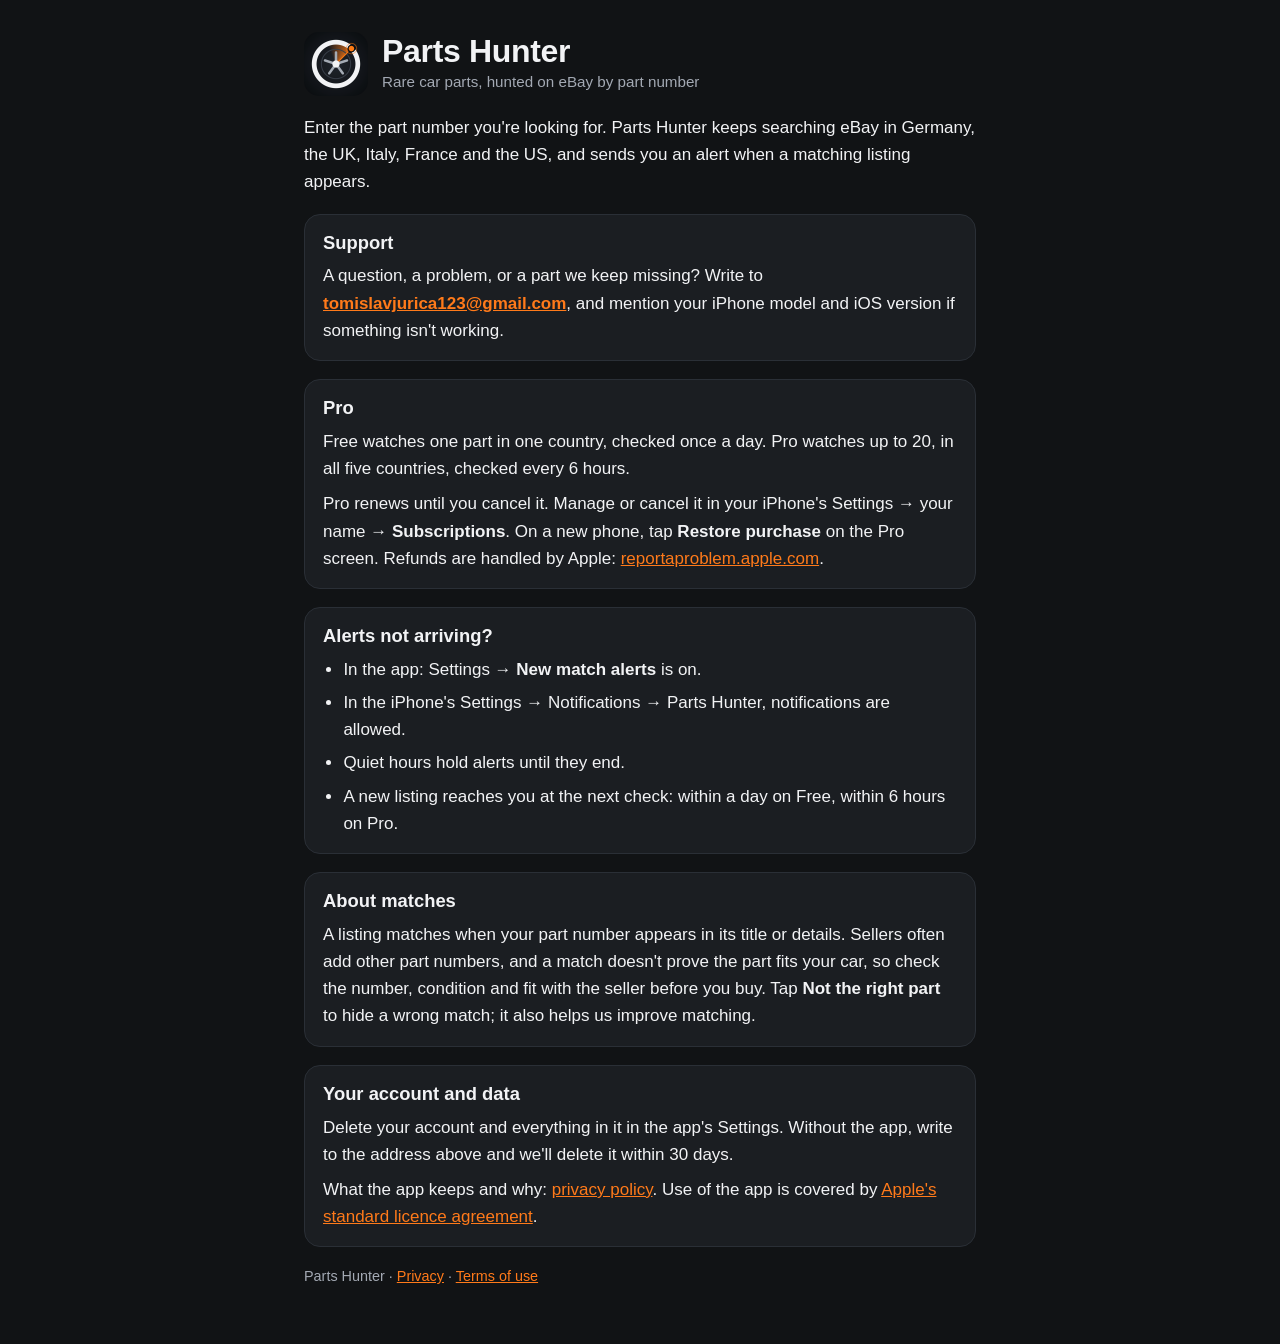
==== index.html @ 8ab60398 "Publish Parts Hunter's support and privacy pages" ====
<!doctype html>
<html lang="en">
<head>
<meta charset="utf-8">
<meta name="viewport" content="width=device-width,initial-scale=1">
<title>Parts Hunter – support</title>
<meta name="description" content="Parts Hunter watches eBay for the car parts you're hunting: support, privacy and terms.">
<link rel="icon" href="icon.png">
<link rel="stylesheet" href="style.css">
</head>
<body>
<main>
  <header>
    <img src="icon.png" alt="">
    <div>
      <h1>Parts Hunter</h1>
      <p class="soft">Rare car parts, hunted on eBay by part number</p>
    </div>
  </header>
  <p>Enter the part number you're looking for. Parts Hunter keeps searching eBay in Germany, the UK, Italy, France and the US, and sends you an alert when a matching listing appears.</p>

  <div class="card">
    <h2>Support</h2>
    <p>A question, a problem, or a part we keep missing? Write to <a class="mail" href="mailto:tomislavjurica123@gmail.com?subject=Parts%20Hunter">tomislavjurica123@gmail.com</a>, and mention your iPhone model and iOS version if something isn't working.</p>
  </div>

  <div class="card">
    <h2>Pro</h2>
    <p>Free watches one part in one country, checked once a day. Pro watches up to 20, in all five countries, checked every 6 hours.</p>
    <p>Pro renews until you cancel it. Manage or cancel it in your iPhone's Settings → your name → <strong>Subscriptions</strong>. On a new phone, tap <strong>Restore purchase</strong> on the Pro screen. Refunds are handled by Apple: <a href="https://reportaproblem.apple.com">reportaproblem.apple.com</a>.</p>
  </div>

  <div class="card">
    <h2>Alerts not arriving?</h2>
    <ul>
      <li>In the app: Settings → <strong>New match alerts</strong> is on.</li>
      <li>In the iPhone's Settings → Notifications → Parts Hunter, notifications are allowed.</li>
      <li>Quiet hours hold alerts until they end.</li>
      <li>A new listing reaches you at the next check: within a day on Free, within 6 hours on Pro.</li>
    </ul>
  </div>

  <div class="card">
    <h2>About matches</h2>
    <p>A listing matches when your part number appears in its title or details. Sellers often add other part numbers, and a match doesn't prove the part fits your car, so check the number, condition and fit with the seller before you buy. Tap <strong>Not the right part</strong> to hide a wrong match; it also helps us improve matching.</p>
  </div>

  <div class="card">
    <h2>Your account and data</h2>
    <p>Delete your account and everything in it in the app's Settings. Without the app, write to the address above and we'll delete it within 30 days.</p>
    <p>What the app keeps and why: <a href="privacy/">privacy policy</a>. Use of the app is covered by <a href="https://www.apple.com/legal/internet-services/itunes/dev/stdeula/">Apple's standard licence agreement</a>.</p>
  </div>

  <footer>Parts Hunter · <a href="privacy/">Privacy</a> · <a href="https://www.apple.com/legal/internet-services/itunes/dev/stdeula/">Terms of use</a></footer>
</main>
</body>
</html>
---- style.css ----
/* Parts Hunter's public pages: the app's own colours (ios/.../DesignSystem.swift), dark like the app.
   System fonts only, so no font service learns who reads the privacy policy. */
:root { color-scheme: dark; --bg: #111315; --card: #1B1E22; --rule: #2A2F36; --fg: #F2F3F5; --soft: #A3A9B3; --accent: #FF7A1A; }
* { box-sizing: border-box; }
body { margin: 0; background: var(--bg); color: var(--fg); font: 17px/1.6 -apple-system, BlinkMacSystemFont, "Segoe UI", Roboto, sans-serif; padding: 32px 16px 56px; }
main { max-width: 42rem; margin: 0 auto; display: grid; gap: 18px; }
header { display: flex; align-items: center; gap: 14px; }
header img { width: 64px; height: 64px; border-radius: 15px; flex: none; }
h1 { font-size: 2rem; line-height: 1.15; letter-spacing: -0.01em; margin: 0; }
h2 { font-size: 1.15rem; line-height: 1.3; margin: 0; }
p, li { margin: 0; }
p, li, h1, h2 { overflow-wrap: break-word; }
ul { margin: 0; padding-left: 1.2em; display: grid; gap: 6px; }
.soft { color: var(--soft); font-size: 0.95rem; }
.card { background: var(--card); border: 1px solid var(--rule); border-radius: 16px; padding: 16px 18px; display: grid; gap: 8px; }
a { color: var(--accent); }
.mail { font-weight: 600; overflow-wrap: anywhere; }
footer { color: var(--soft); font-size: 0.9rem; }
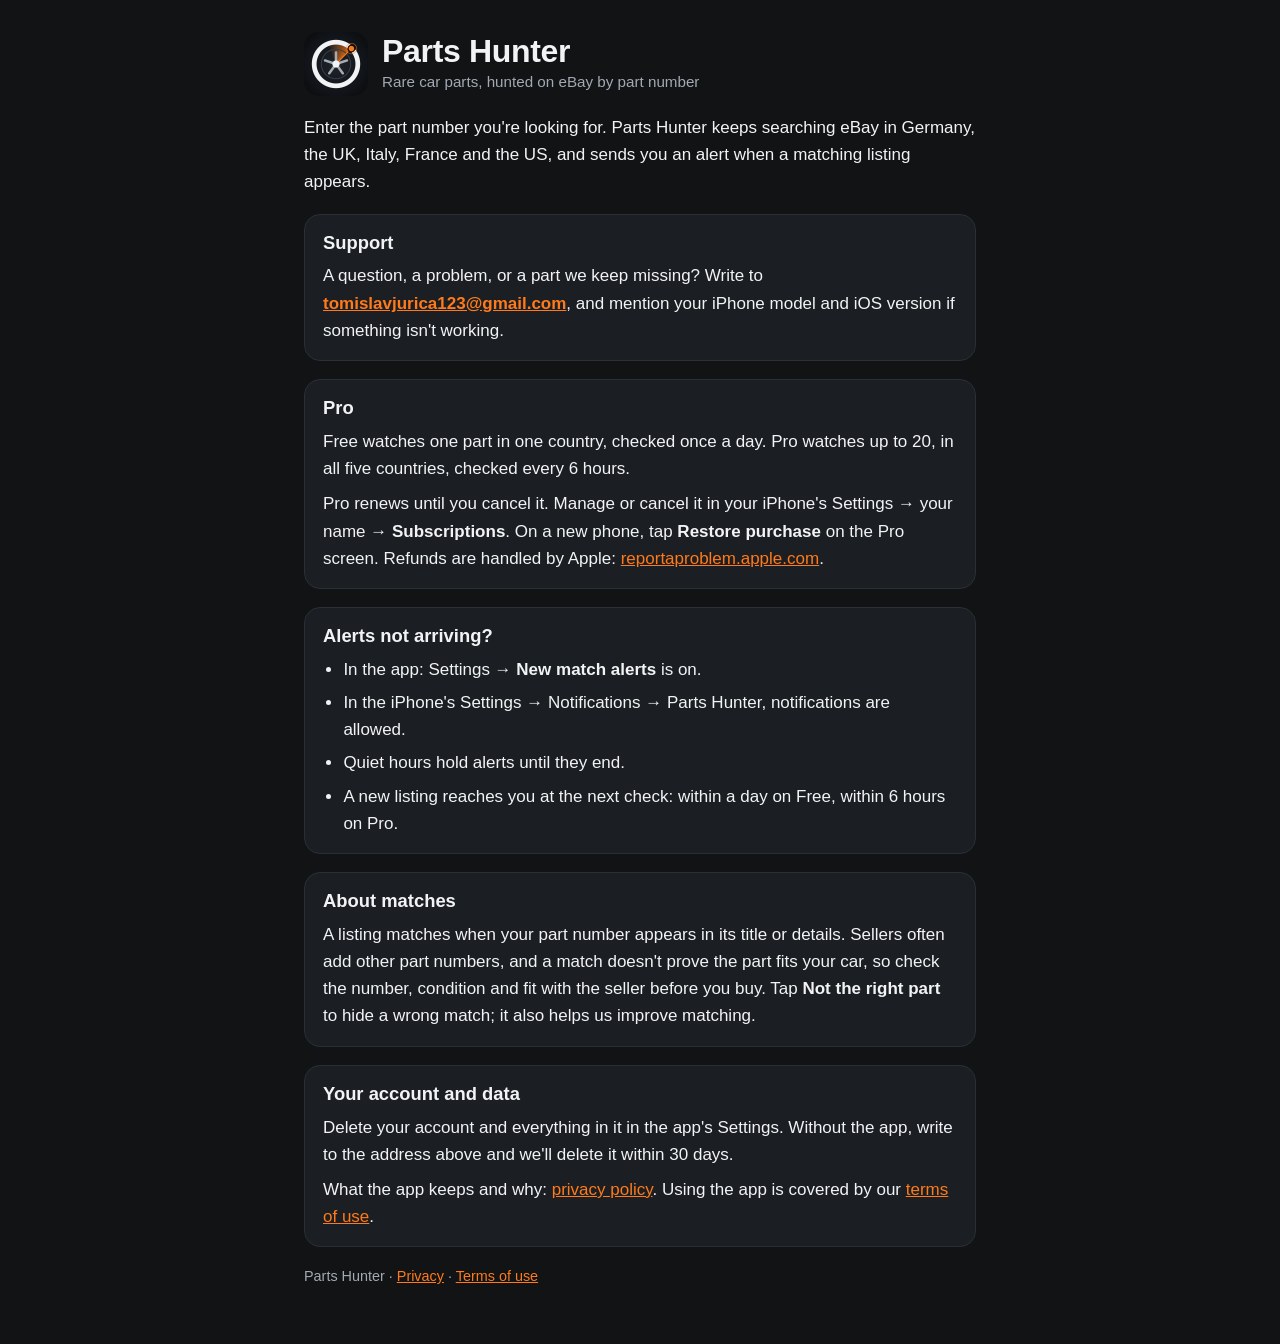
==== commit 58144660: "Add the terms of use Co-Authored-By: Claude Opus 5.5 <noreply@anthropic.com>" ====
--- a/index.html
+++ b/index.html
@@ -48,10 +48,10 @@
   <div class="card">
     <h2>Your account and data</h2>
     <p>Delete your account and everything in it in the app's Settings. Without the app, write to the address above and we'll delete it within 30 days.</p>
-    <p>What the app keeps and why: <a href="privacy/">privacy policy</a>. Use of the app is covered by <a href="https://www.apple.com/legal/internet-services/itunes/dev/stdeula/">Apple's standard licence agreement</a>.</p>
+    <p>What the app keeps and why: <a href="privacy/">privacy policy</a>. Using the app is covered by our <a href="terms/">terms of use</a>.</p>
   </div>
 
-  <footer>Parts Hunter · <a href="privacy/">Privacy</a> · <a href="https://www.apple.com/legal/internet-services/itunes/dev/stdeula/">Terms of use</a></footer>
+  <footer>Parts Hunter · <a href="privacy/">Privacy</a> · <a href="terms/">Terms of use</a></footer>
 </main>
 </body>
 </html>
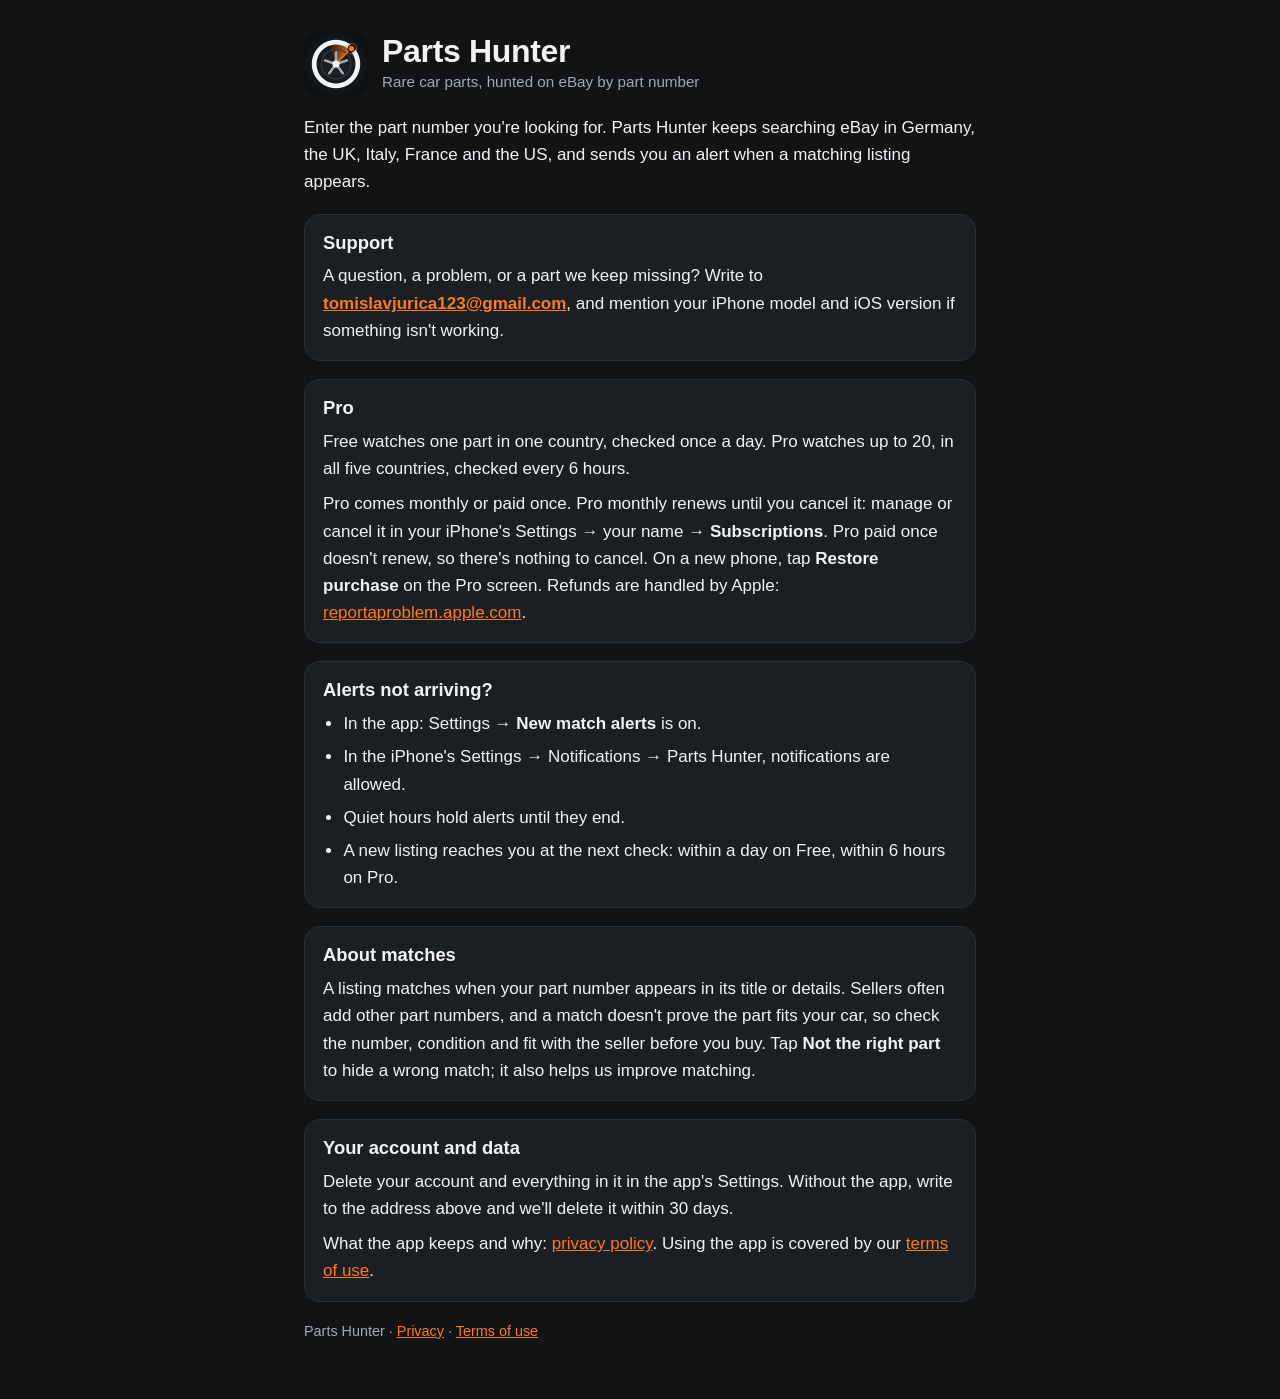
==== commit ce0bc130: "Pro monthly or paid once: update the support, privacy and terms pages" ====
--- a/index.html
+++ b/index.html
@@ -27,7 +27,7 @@
   <div class="card">
     <h2>Pro</h2>
     <p>Free watches one part in one country, checked once a day. Pro watches up to 20, in all five countries, checked every 6 hours.</p>
-    <p>Pro renews until you cancel it. Manage or cancel it in your iPhone's Settings → your name → <strong>Subscriptions</strong>. On a new phone, tap <strong>Restore purchase</strong> on the Pro screen. Refunds are handled by Apple: <a href="https://reportaproblem.apple.com">reportaproblem.apple.com</a>.</p>
+    <p>Pro comes monthly or paid once. Pro monthly renews until you cancel it: manage or cancel it in your iPhone's Settings → your name → <strong>Subscriptions</strong>. Pro paid once doesn't renew, so there's nothing to cancel. On a new phone, tap <strong>Restore purchase</strong> on the Pro screen. Refunds are handled by Apple: <a href="https://reportaproblem.apple.com">reportaproblem.apple.com</a>.</p>
   </div>
 
   <div class="card">
